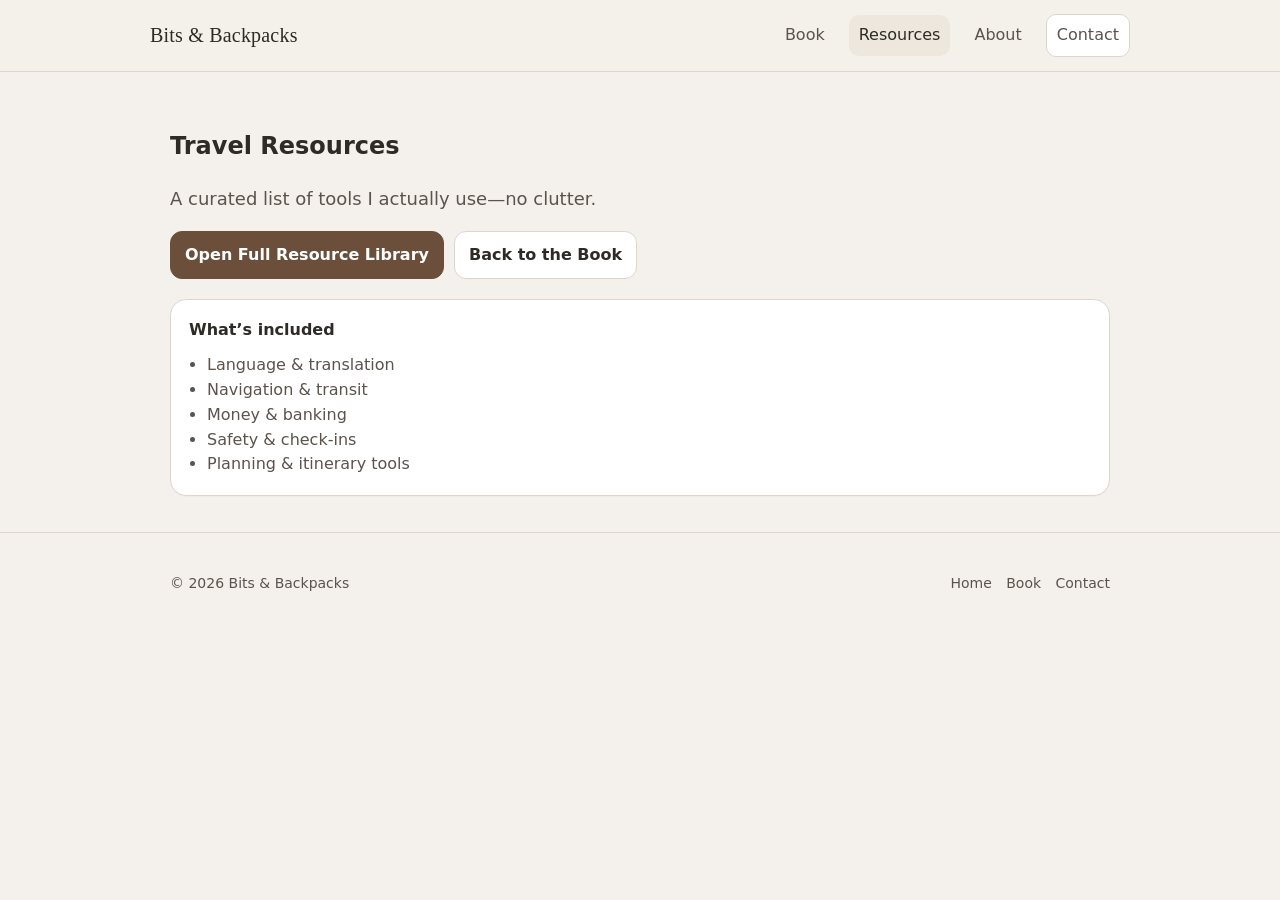
==== resources.html @ 9b01d466 "updated" ====
<!doctype html>
<html lang="en">
<head>
  <meta charset="utf-8" />
  <meta name="viewport" content="width=device-width, initial-scale=1" />
  <title>Resources | Bits & Backpacks</title>
  <meta name="description" content="Curated travel tools and apps for solo travel—language, navigation, budgeting, safety, and planning." />
  <link rel="stylesheet" href="styles.css" />
</head>

<body>
  <header class="site-header">
    <div class="container header-inner">
      <a class="brand" href="index.html">Bits &amp; Backpacks</a>
      <nav class="nav">
        <a href="book.html">Book</a>
        <a class="active" href="resources.html">Resources</a>
        <a href="about.html">About</a>
        <a href="contact.html" class="nav-cta">Contact</a>
      </nav>
    </div>
  </header>

  <main>
    <section class="section">
      <div class="container">
        <h1>Travel Resources</h1>
        <p class="lead">A curated list of tools I actually use—no clutter.</p>

        <div class="cta-row">
          <a class="btn btn-primary" href="https://amontalto7.github.io/travel-resources/index.html" target="_blank" rel="noopener">
            Open Full Resource Library
          </a>
          <a class="btn btn-ghost" href="book.html">Back to the Book</a>
        </div>

        <div class="card" style="margin-top: 1.25rem;">
          <h3>What’s included</h3>
          <ul>
            <li>Language & translation</li>
            <li>Navigation & transit</li>
            <li>Money & banking</li>
            <li>Safety & check-ins</li>
            <li>Planning & itinerary tools</li>
          </ul>
        </div>
      </div>
    </section>
  </main>

  <footer class="site-footer">
    <div class="container footer-inner">
      <p>© <span id="year"></span> Bits &amp; Backpacks</p>
      <div class="footer-links">
        <a href="index.html">Home</a>
        <a href="book.html">Book</a>
        <a href="contact.html">Contact</a>
      </div>
    </div>
  </footer>

  <script>
    document.getElementById("year").textContent = new Date().getFullYear();
  </script>
</body>
</html>
---- styles.css ----
:root{
  --bg: #f4f1ec;
  --surface: #ffffff;
  --muted: #ede7dd;
  --text: #2e2a26;
  --subtext: #5b534c;
  --border: #ded6cb;
  --accent: #6b4f3b;   /* warm brown */
  --accent2: #2f3a3a;  /* deep slate for contrast */
}

*{ box-sizing: border-box; }

body{
  margin:0;
  font-family: system-ui, -apple-system, Segoe UI, Roboto, Arial, sans-serif;
  background: var(--bg);
  color: var(--text);
  line-height: 1.55;
}

.container{
  max-width: 980px;
  margin: 0 auto;
  padding: 0 20px;
}

.site-header{
  position: sticky;
  top: 0;
  background: rgba(244,241,236,0.9);
  backdrop-filter: blur(8px);
  border-bottom: 1px solid var(--border);
  z-index: 10;
}

.header-inner{
  display:flex;
  align-items:center;
  justify-content: space-between;
  padding: 14px 0;
  gap: 16px;
}

.brand{
  font-family: Georgia, "Times New Roman", serif;
  font-size: 20px;
  text-decoration: none;
  color: var(--text);
  letter-spacing: 0.2px;
}

.nav{
  display:flex;
  align-items:center;
  gap: 14px;
  flex-wrap: wrap;
}

.nav a{
  text-decoration:none;
  color: var(--subtext);
  padding: 8px 10px;
  border-radius: 10px;
}

.nav a:hover{ background: var(--muted); color: var(--text); }
.nav a.active{ background: var(--muted); color: var(--text); }

.nav-cta{
  border: 1px solid var(--border);
  background: var(--surface);
}

.hero{
  padding: 56px 0 28px;
}

.hero-inner{
  display:grid;
  grid-template-columns: 1.35fr 0.85fr;
  gap: 22px;
  align-items: start;
}

.hero h1{
  font-family: Georgia, "Times New Roman", serif;
  font-size: 44px;
  line-height: 1.1;
  margin: 0 0 12px;
}

.lead{
  font-size: 18px;
  color: var(--subtext);
  margin: 0 0 18px;
}

.fineprint{
  color: var(--subtext);
  font-size: 13px;
  margin-top: 14px;
}

.section{
  padding: 36px 0;
}

.section-muted{
  background: linear-gradient(0deg, rgba(237,231,221,0.9), rgba(237,231,221,0.9));
  border-top: 1px solid var(--border);
  border-bottom: 1px solid var(--border);
}

.split{
  display:grid;
  grid-template-columns: 1fr 1fr;
  gap: 22px;
  align-items: start;
}

.grid-3{
  display:grid;
  grid-template-columns: repeat(3, 1fr);
  gap: 16px;
  margin-top: 16px;
}

.card{
  background: var(--surface);
  border: 1px solid var(--border);
  border-radius: 16px;
  padding: 18px;
  box-shadow: 0 1px 0 rgba(0,0,0,0.02);
}

.card h3{
  margin: 0 0 10px;
  font-size: 16px;
}

.card ul{
  margin: 0;
  padding-left: 18px;
  color: var(--subtext);
}

.card p{
  margin: 0;
  color: var(--subtext);
}

.cta-row{
  display:flex;
  gap: 10px;
  flex-wrap: wrap;
  margin-top: 14px;
}

.btn{
  display:inline-block;
  text-decoration:none;
  padding: 11px 14px;
  border-radius: 12px;
  border: 1px solid var(--border);
  background: var(--surface);
  color: var(--text);
  font-weight: 600;
}

.btn-primary{
  background: var(--accent);
  border-color: var(--accent);
  color: #fff;
}

.btn-primary:hover{ filter: brightness(0.95); }

.btn-ghost:hover{
  background: var(--muted);
}

.book-cover {
  max-width: 320px;
  margin: 0 auto;
  border-radius: 14px;
  box-shadow: 0 12px 30px rgba(0,0,0,0.08);
}

.site-footer{
  padding: 26px 0;
  border-top: 1px solid var(--border);
}

.footer-inner{
  display:flex;
  justify-content: space-between;
  align-items:center;
  gap: 12px;
  flex-wrap: wrap;
  color: var(--subtext);
  font-size: 14px;
}

.footer-links a{
  color: var(--subtext);
  text-decoration:none;
  margin-left: 10px;
}

.footer-links a:hover{ text-decoration: underline; }

/* Responsive */
@media (max-width: 880px){
  .hero-inner{ grid-template-columns: 1fr; }
  .split{ grid-template-columns: 1fr; }
  .grid-3{ grid-template-columns: 1fr; }
  .hero h1{ font-size: 36px; }
}
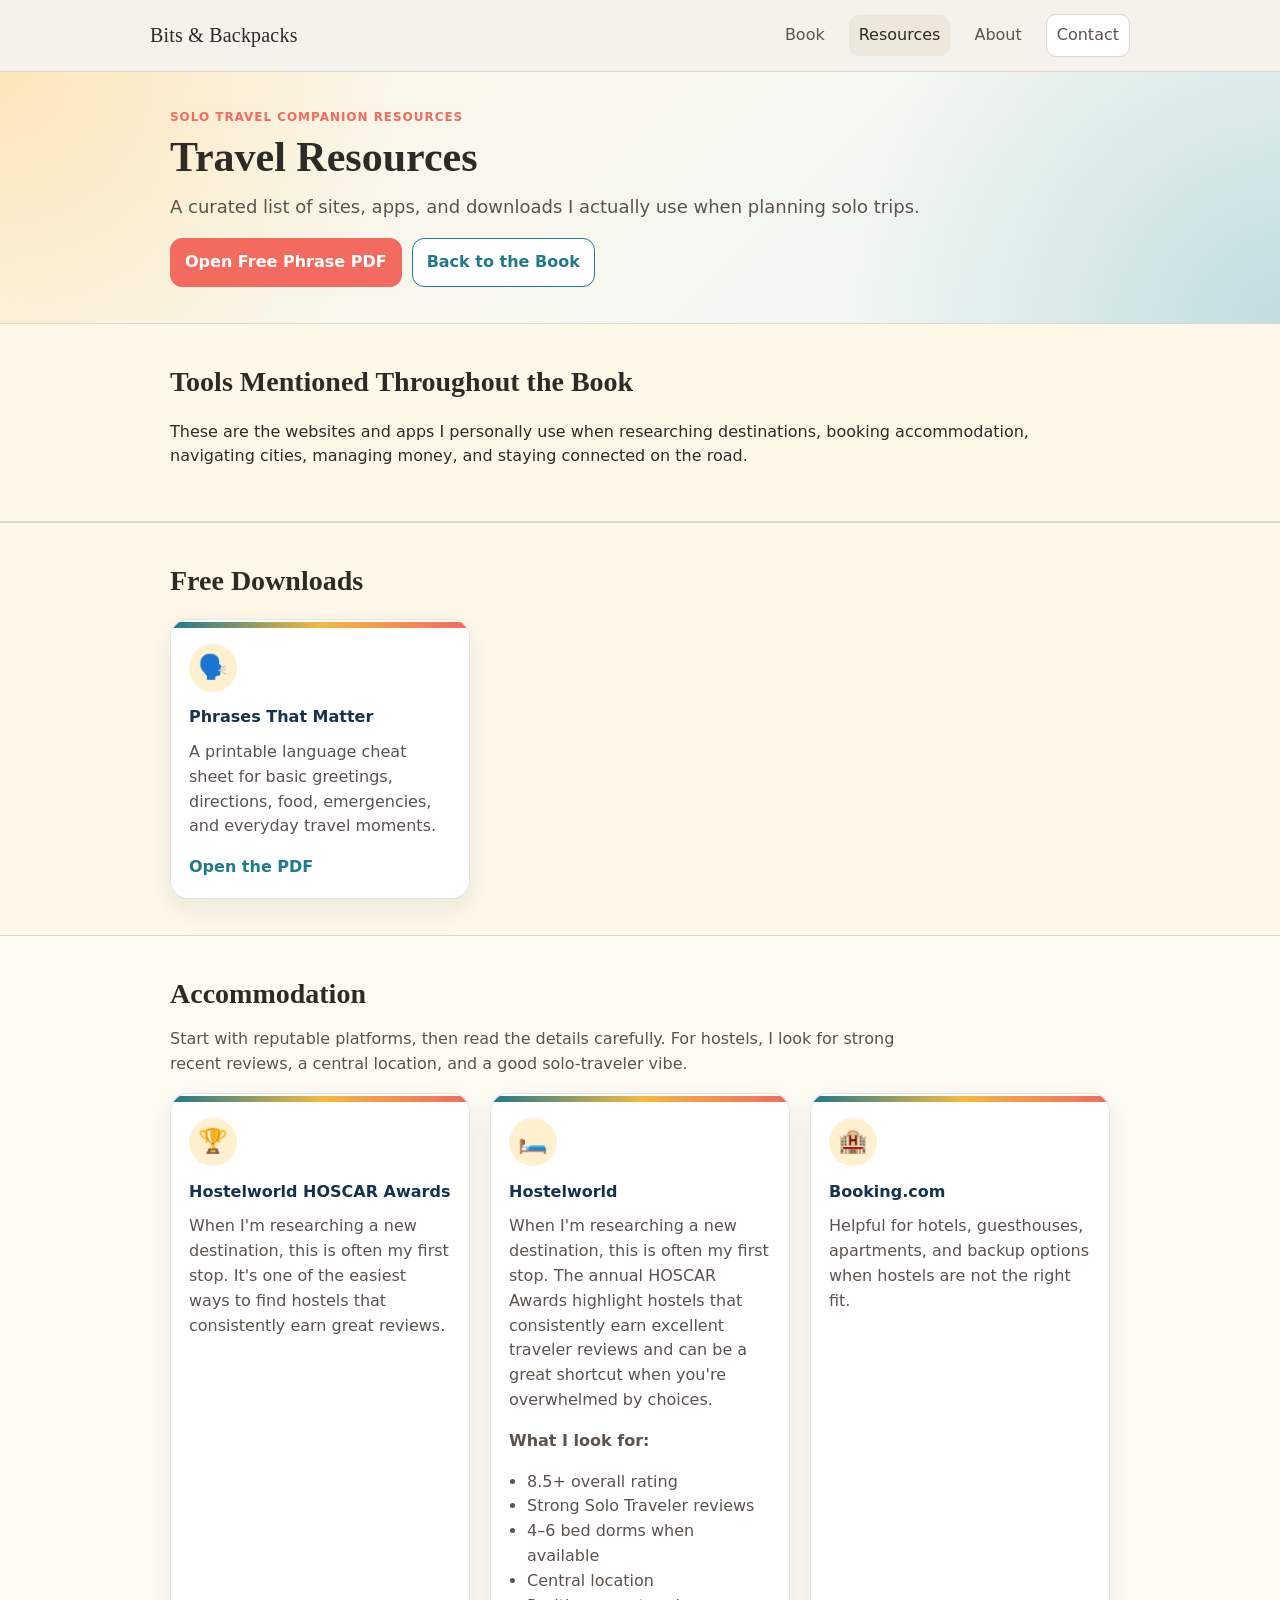
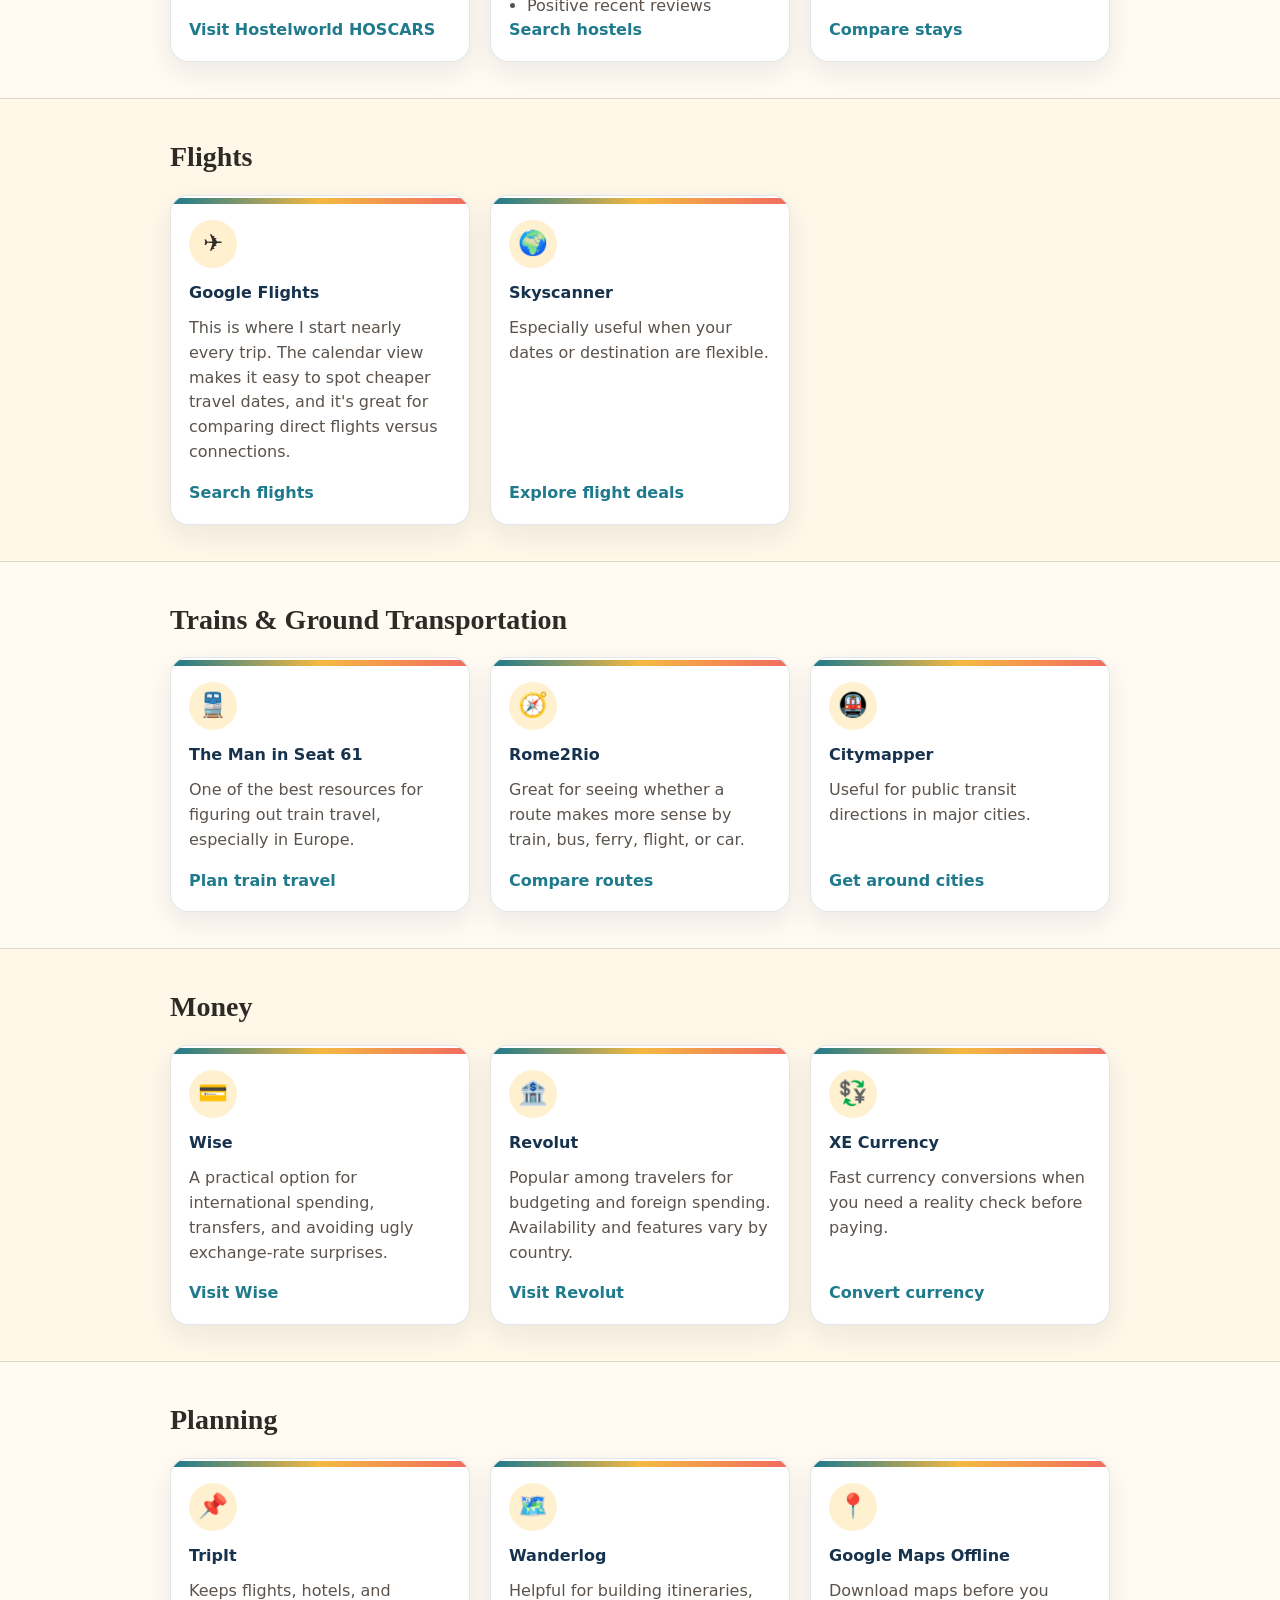
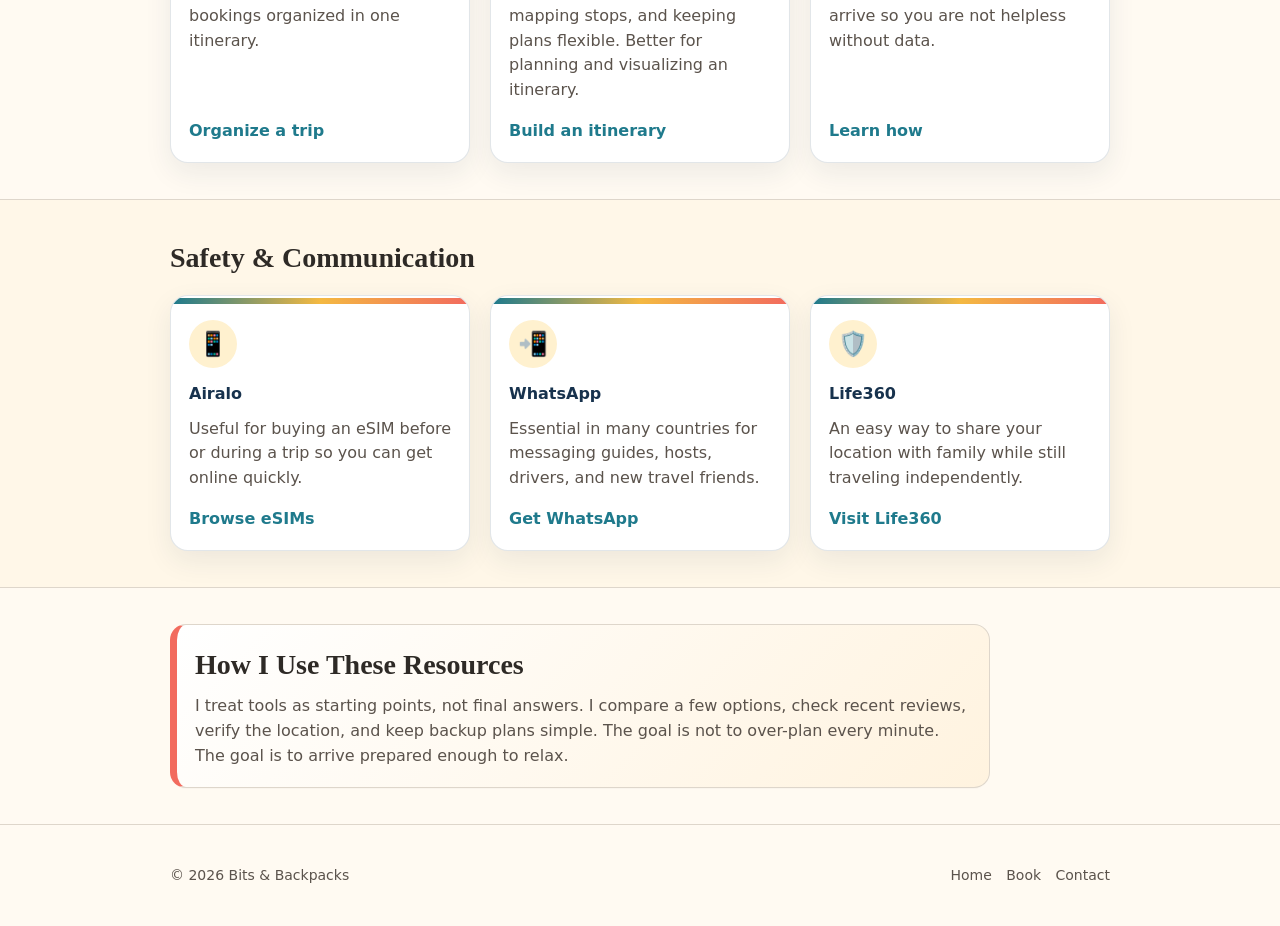
==== commit 0135cbe8: "updated resources" ====
--- a/resources.html
+++ b/resources.html
@@ -1,66 +1,377 @@
 <!doctype html>
 <html lang="en">
-<head>
-  <meta charset="utf-8" />
-  <meta name="viewport" content="width=device-width, initial-scale=1" />
-  <title>Resources | Bits & Backpacks</title>
-  <meta name="description" content="Curated travel tools and apps for solo travel—language, navigation, budgeting, safety, and planning." />
-  <link rel="stylesheet" href="styles.css" />
-</head>
-
-<body>
-  <header class="site-header">
-    <div class="container header-inner">
-      <a class="brand" href="index.html">Bits &amp; Backpacks</a>
-      <nav class="nav">
-        <a href="book.html">Book</a>
-        <a class="active" href="resources.html">Resources</a>
-        <a href="about.html">About</a>
-        <a href="contact.html" class="nav-cta">Contact</a>
-      </nav>
-    </div>
-  </header>
-
-  <main>
-    <section class="section">
-      <div class="container">
-        <h1>Travel Resources</h1>
-        <p class="lead">A curated list of tools I actually use—no clutter.</p>
-
-        <div class="cta-row">
-          <a class="btn btn-primary" href="https://amontalto7.github.io/travel-resources/index.html" target="_blank" rel="noopener">
-            Open Full Resource Library
-          </a>
-          <a class="btn btn-ghost" href="book.html">Back to the Book</a>
-        </div>
-
-        <div class="card" style="margin-top: 1.25rem;">
-          <h3>What’s included</h3>
-          <ul>
-            <li>Language & translation</li>
-            <li>Navigation & transit</li>
-            <li>Money & banking</li>
-            <li>Safety & check-ins</li>
-            <li>Planning & itinerary tools</li>
-          </ul>
-        </div>
+  <head>
+    <meta charset="utf-8" />
+    <meta name="viewport" content="width=device-width, initial-scale=1" />
+    <title>Resources | Bits &amp; Backpacks</title>
+    <meta
+      name="description"
+      content="Curated solo travel resources from Bits & Backpacks, including hostels, flights, trains, money, planning, safety, and free downloads."
+    />
+    <link rel="stylesheet" href="styles.css" />
+  </head>
+
+  <body>
+    <header class="site-header">
+      <div class="container header-inner">
+        <a class="brand" href="index.html">Bits &amp; Backpacks</a>
+        <nav class="nav">
+          <a href="book.html">Book</a>
+          <a class="active" href="resources.html">Resources</a>
+          <a href="about.html">About</a>
+          <a href="contact.html" class="nav-cta">Contact</a>
+        </nav>
       </div>
-    </section>
-  </main>
-
-  <footer class="site-footer">
-    <div class="container footer-inner">
-      <p>© <span id="year"></span> Bits &amp; Backpacks</p>
-      <div class="footer-links">
-        <a href="index.html">Home</a>
-        <a href="book.html">Book</a>
-        <a href="contact.html">Contact</a>
+    </header>
+
+    <main>
+      <section class="section">
+        <div class="container">
+          <p class="eyebrow">Solo Travel Companion Resources</p>
+          <h1>Travel Resources</h1>
+          <p class="lead">
+            A curated list of sites, apps, and downloads I actually use when
+            planning solo trips.
+          </p>
+
+          <div class="cta-row">
+            <a
+              class="btn btn-primary"
+              href="/phrases/index.html"
+              target="_blank"
+              rel="noopener"
+            >
+              Open Free Phrase PDF
+            </a>
+            <a class="btn btn-ghost" href="book.html">Back to the Book</a>
+          </div>
+        </div>
+      </section>
+
+      <section class="section section-muted">
+        <div class="container">
+          <h2>Tools Mentioned Throughout the Book</h2>
+          <div>
+            <p>
+              These are the websites and apps I personally use when researching
+              destinations, booking accommodation, navigating cities, managing
+              money, and staying connected on the road.
+            </p>
+          </div>
+        </div>
+      </section>
+
+      <section class="section section-muted">
+        <div class="container">
+          <h2>Free Downloads</h2>
+          <div class="resource-grid">
+            <article class="card resource-card">
+              <div class="resource-icon" aria-hidden="true">🗣️</div>
+              <h3>Phrases That Matter</h3>
+              <p>
+                A printable language cheat sheet for basic greetings,
+                directions, food, emergencies, and everyday travel moments.
+              </p>
+              <a href="/phrases/index.html" target="_blank" rel="noopener"
+                >Open the PDF</a
+              >
+            </article>
+          </div>
+        </div>
+      </section>
+
+      <section class="section">
+        <div class="container">
+          <h2>Accommodation</h2>
+          <p class="section-intro">
+            Start with reputable platforms, then read the details carefully. For
+            hostels, I look for strong recent reviews, a central location, and a
+            good solo-traveler vibe.
+          </p>
+          <div class="resource-grid">
+            <article class="card resource-card">
+              <div class="resource-icon" aria-hidden="true">🏆</div>
+              <h3>Hostelworld HOSCAR Awards</h3>
+              <p>
+                When I'm researching a new destination, this is often my first
+                stop. It's one of the easiest ways to find hostels that consistently earn great reviews.
+              </p>
+              <a
+                href="https://global.hostelworld.com/hoscars"
+                target="_blank"
+                rel="noopener"
+                >Visit Hostelworld HOSCARS</a
+              >
+            </article>
+            <article class="card resource-card">
+              <div class="resource-icon" aria-hidden="true">🛏️</div>
+              <h3>Hostelworld</h3>
+              <p>
+                When I'm researching a new destination, this is often my first
+                stop. The annual HOSCAR Awards highlight hostels that
+                consistently earn excellent traveler reviews and can be a great
+                shortcut when you're overwhelmed by choices.
+              </p>
+
+              <p><strong>What I look for:</strong></p>
+              <ul>
+                <li>8.5+ overall rating</li>
+                <li>Strong Solo Traveler reviews</li>
+                <li>4–6 bed dorms when available</li>
+                <li>Central location</li>
+                <li>Positive recent reviews</li>
+              </ul>
+              <a
+                href="https://www.hostelworld.com"
+                target="_blank"
+                rel="noopener"
+                >Search hostels</a
+              >
+            </article>
+            <article class="card resource-card">
+              <div class="resource-icon" aria-hidden="true">🏨</div>
+              <h3>Booking.com</h3>
+              <p>
+                Helpful for hotels, guesthouses, apartments, and backup options
+                when hostels are not the right fit.
+              </p>
+              <a href="https://www.booking.com" target="_blank" rel="noopener"
+                >Compare stays</a
+              >
+            </article>
+          </div>
+        </div>
+      </section>
+
+      <section class="section section-muted">
+        <div class="container">
+          <h2>Flights</h2>
+          <div class="resource-grid">
+            <article class="card resource-card">
+              <div class="resource-icon" aria-hidden="true">✈️</div>
+              <h3>Google Flights</h3>
+              <p>
+                This is where I start nearly every trip. The calendar view makes
+                it easy to spot cheaper travel dates, and it's great for
+                comparing direct flights versus connections.
+              </p>
+              <a
+                href="https://www.google.com/travel/flights"
+                target="_blank"
+                rel="noopener"
+                >Search flights</a
+              >
+            </article>
+            <article class="card resource-card">
+              <div class="resource-icon" aria-hidden="true">🌍</div>
+              <h3>Skyscanner</h3>
+              <p>
+                Especially useful when your dates or destination are flexible.
+              </p>
+              <a
+                href="https://www.skyscanner.com"
+                target="_blank"
+                rel="noopener"
+                >Explore flight deals</a
+              >
+            </article>
+          </div>
+        </div>
+      </section>
+
+      <section class="section">
+        <div class="container">
+          <h2>Trains &amp; Ground Transportation</h2>
+          <div class="resource-grid">
+            <article class="card resource-card">
+              <div class="resource-icon" aria-hidden="true">🚆</div>
+              <h3>The Man in Seat 61</h3>
+              <p>
+                One of the best resources for figuring out train travel,
+                especially in Europe.
+              </p>
+              <a href="https://www.seat61.com" target="_blank" rel="noopener"
+                >Plan train travel</a
+              >
+            </article>
+            <article class="card resource-card">
+              <div class="resource-icon" aria-hidden="true">🧭</div>
+              <h3>Rome2Rio</h3>
+              <p>
+                Great for seeing whether a route makes more sense by train, bus,
+                ferry, flight, or car.
+              </p>
+              <a href="https://www.rome2rio.com" target="_blank" rel="noopener"
+                >Compare routes</a
+              >
+            </article>
+            <article class="card resource-card">
+              <div class="resource-icon" aria-hidden="true">🚇</div>
+              <h3>Citymapper</h3>
+              <p>Useful for public transit directions in major cities.</p>
+              <a href="https://citymapper.com" target="_blank" rel="noopener"
+                >Get around cities</a
+              >
+            </article>
+          </div>
+        </div>
+      </section>
+
+      <section class="section section-muted">
+        <div class="container">
+          <h2>Money</h2>
+          <div class="resource-grid">
+            <article class="card resource-card">
+              <div class="resource-icon" aria-hidden="true">💳</div>
+              <h3>Wise</h3>
+              <p>
+                A practical option for international spending, transfers, and
+                avoiding ugly exchange-rate surprises.
+              </p>
+              <a href="https://wise.com" target="_blank" rel="noopener"
+                >Visit Wise</a
+              >
+            </article>
+            <article class="card resource-card">
+              <div class="resource-icon" aria-hidden="true">🏦</div>
+              <h3>Revolut</h3>
+              <p>
+                Popular among travelers for budgeting and foreign spending. Availability and features vary by country.
+              </p>
+              <a href="https://www.revolut.com" target="_blank" rel="noopener"
+                >Visit Revolut</a
+              >
+            </article>
+            <article class="card resource-card">
+              <div class="resource-icon" aria-hidden="true">💱</div>
+              <h3>XE Currency</h3>
+              <p>
+                Fast currency conversions when you need a reality check before
+                paying.
+              </p>
+              <a
+                href="https://www.xe.com/currencyconverter/"
+                target="_blank"
+                rel="noopener"
+                >Convert currency</a
+              >
+            </article>
+          </div>
+        </div>
+      </section>
+
+      <section class="section">
+        <div class="container">
+          <h2>Planning</h2>
+          <div class="resource-grid">
+            <article class="card resource-card">
+              <div class="resource-icon" aria-hidden="true">📌</div>
+              <h3>TripIt</h3>
+              <p>
+                Keeps flights, hotels, and bookings organized in one itinerary.
+              </p>
+              <a href="https://www.tripit.com" target="_blank" rel="noopener"
+                >Organize a trip</a
+              >
+            </article>
+            <article class="card resource-card">
+              <div class="resource-icon" aria-hidden="true">🗺️</div>
+              <h3>Wanderlog</h3>
+              <p>
+                Helpful for building itineraries, mapping stops, and keeping
+                plans flexible. Better for planning and visualizing an itinerary.
+              </p>
+              <a href="https://wanderlog.com" target="_blank" rel="noopener"
+                >Build an itinerary</a
+              >
+            </article>
+            <article class="card resource-card">
+              <div class="resource-icon" aria-hidden="true">📍</div>
+              <h3>Google Maps Offline</h3>
+              <p>
+                Download maps before you arrive so you are not helpless without
+                data.
+              </p>
+              <a
+                href="https://support.google.com/maps/answer/6291838"
+                target="_blank"
+                rel="noopener"
+                >Learn how</a
+              >
+            </article>
+          </div>
+        </div>
+      </section>
+
+      <section class="section section-muted">
+        <div class="container">
+          <h2>Safety &amp; Communication</h2>
+          <div class="resource-grid">
+            <article class="card resource-card">
+              <div class="resource-icon" aria-hidden="true">📱</div>
+              <h3>Airalo</h3>
+              <p>
+                Useful for buying an eSIM before or during a trip so you can get
+                online quickly.
+              </p>
+              <a href="https://www.airalo.com" target="_blank" rel="noopener"
+                >Browse eSIMs</a
+              >
+            </article>
+            <article class="card resource-card">
+              <div class="resource-icon" aria-hidden="true">📲</div>
+              <h3>WhatsApp</h3>
+              <p>
+                Essential in many countries for messaging guides, hosts,
+                drivers, and new travel friends.
+              </p>
+              <a href="https://www.whatsapp.com" target="_blank" rel="noopener"
+                >Get WhatsApp</a
+              >
+            </article>
+            <article class="card resource-card">
+              <div class="resource-icon" aria-hidden="true">🛡️</div>
+              <h3>Life360</h3>
+              <p>
+                An easy way to share your location with family while still
+                traveling independently.
+              </p>
+              <a href="https://www.life360.com" target="_blank" rel="noopener"
+                >Visit Life360</a
+              >
+            </article>
+          </div>
+        </div>
+      </section>
+
+      <section class="section">
+        <div class="container">
+          <div class="card tip-card">
+            <h2>How I Use These Resources</h2>
+            <p>
+              I treat tools as starting points, not final answers. I compare a
+              few options, check recent reviews, verify the location, and keep
+              backup plans simple. The goal is not to over-plan every minute.
+              The goal is to arrive prepared enough to relax.
+            </p>
+          </div>
+        </div>
+      </section>
+    </main>
+
+    <footer class="site-footer">
+      <div class="container footer-inner">
+        <p>© <span id="year"></span> Bits &amp; Backpacks</p>
+        <div class="footer-links">
+          <a href="index.html">Home</a>
+          <a href="book.html">Book</a>
+          <a href="contact.html">Contact</a>
+        </div>
       </div>
-    </div>
-  </footer>
-
-  <script>
-    document.getElementById("year").textContent = new Date().getFullYear();
-  </script>
-</body>
+    </footer>
+
+    <script>
+      document.getElementById("year").textContent = new Date().getFullYear();
+    </script>
+  </body>
 </html>
--- a/styles.css
+++ b/styles.css
@@ -217,3 +217,210 @@
   .grid-3{ grid-template-columns: 1fr; }
   .hero h1{ font-size: 36px; }
 }
+
+.eyebrow{
+  color: var(--accent);
+  font-weight: 700;
+  letter-spacing: 0.08em;
+  text-transform: uppercase;
+  font-size: 12px;
+  margin: 0 0 8px;
+}
+
+.section h1,
+.section h2{
+  font-family: Georgia, "Times New Roman", serif;
+  margin-top: 0;
+}
+
+.section h1{
+  font-size: 42px;
+  line-height: 1.1;
+  margin-bottom: 12px;
+}
+
+.section h2{
+  font-size: 28px;
+  margin-bottom: 12px;
+}
+
+.section-intro{
+  max-width: 760px;
+  color: var(--subtext);
+  margin: 0 0 16px;
+}
+
+.resource-grid{
+  display:grid;
+  grid-template-columns: repeat(3, 1fr);
+  gap: 16px;
+  margin-top: 16px;
+}
+
+.resource-card{
+  display:flex;
+  flex-direction: column;
+  min-height: 220px;
+}
+
+.resource-icon{
+  width: 42px;
+  height: 42px;
+  display:flex;
+  align-items:center;
+  justify-content:center;
+  border-radius: 12px;
+  background: var(--muted);
+  margin-bottom: 12px;
+  font-size: 22px;
+}
+
+.resource-card p{
+  margin-bottom: 16px;
+}
+
+.resource-card a{
+  margin-top: auto;
+  color: var(--accent);
+  font-weight: 700;
+  text-decoration: none;
+}
+
+.resource-card a:hover{
+  text-decoration: underline;
+}
+
+.tip-card{
+  max-width: 820px;
+}
+
+.tip-card h2{
+  margin-bottom: 8px;
+}
+
+@media (max-width: 880px){
+  .resource-grid{ grid-template-columns: 1fr; }
+  .section h1{ font-size: 36px; }
+  .section h2{ font-size: 25px; }
+  .resource-card{ min-height: auto; }
+}
+
+:root {
+  --travel-sand: #fff7e8;
+  --travel-cream: #fffaf2;
+  --travel-teal: #1f7a8c;
+  --travel-coral: #f26b5e;
+  --travel-gold: #f4b942;
+  --travel-navy: #17324d;
+  --travel-green: #3a8f68;
+}
+
+body {
+  background: var(--travel-cream);
+}
+
+.section:first-of-type {
+  background:
+    radial-gradient(circle at top left, rgba(244, 185, 66, 0.28), transparent 32%),
+    radial-gradient(circle at bottom right, rgba(31, 122, 140, 0.22), transparent 34%),
+    linear-gradient(135deg, #fff7e8 0%, #eef8f7 100%);
+}
+
+.section-muted {
+  background: var(--travel-sand);
+}
+
+.eyebrow {
+  color: var(--travel-coral);
+  font-weight: 800;
+  letter-spacing: 0.08em;
+  text-transform: uppercase;
+}
+
+.resource-grid {
+  display: grid;
+  grid-template-columns: repeat(3, minmax(0, 1fr));
+  gap: 1.25rem;
+}
+
+.resource-card {
+  position: relative;
+  overflow: hidden;
+  border: 1px solid rgba(23, 50, 77, 0.12);
+  border-radius: 18px;
+  background: #ffffff;
+  box-shadow: 0 10px 28px rgba(23, 50, 77, 0.08);
+  transition: transform 0.18s ease, box-shadow 0.18s ease;
+}
+
+.resource-card::before {
+  content: "";
+  display: block;
+  height: 6px;
+  background: linear-gradient(90deg, var(--travel-teal), var(--travel-gold), var(--travel-coral));
+  margin: -1rem -1rem 1rem;
+}
+
+.resource-card:hover {
+  transform: translateY(-4px);
+  box-shadow: 0 16px 36px rgba(23, 50, 77, 0.14);
+}
+
+.resource-icon {
+  width: 48px;
+  height: 48px;
+  display: grid;
+  place-items: center;
+  border-radius: 50%;
+  background: #fff1cf;
+  font-size: 1.5rem;
+  margin-bottom: 0.85rem;
+}
+
+.resource-card h3 {
+  color: var(--travel-navy);
+}
+
+.resource-card a {
+  font-weight: 800;
+  color: var(--travel-teal);
+  text-decoration: none;
+}
+
+.resource-card a:hover {
+  color: var(--travel-coral);
+  text-decoration: underline;
+}
+
+.tip-card {
+  border-left: 7px solid var(--travel-coral);
+  background:
+    linear-gradient(135deg, #ffffff 0%, #fff3df 100%);
+}
+
+.btn-primary {
+  background: var(--travel-coral);
+  border-color: var(--travel-coral);
+}
+
+.btn-primary:hover {
+  background: #d95549;
+  border-color: #d95549;
+}
+
+.btn-ghost {
+  color: var(--travel-teal);
+  border-color: var(--travel-teal);
+}
+
+@media (max-width: 900px) {
+  .resource-grid {
+    grid-template-columns: 1fr 1fr;
+  }
+}
+
+@media (max-width: 640px) {
+  .resource-grid {
+    grid-template-columns: 1fr;
+  }
+}
